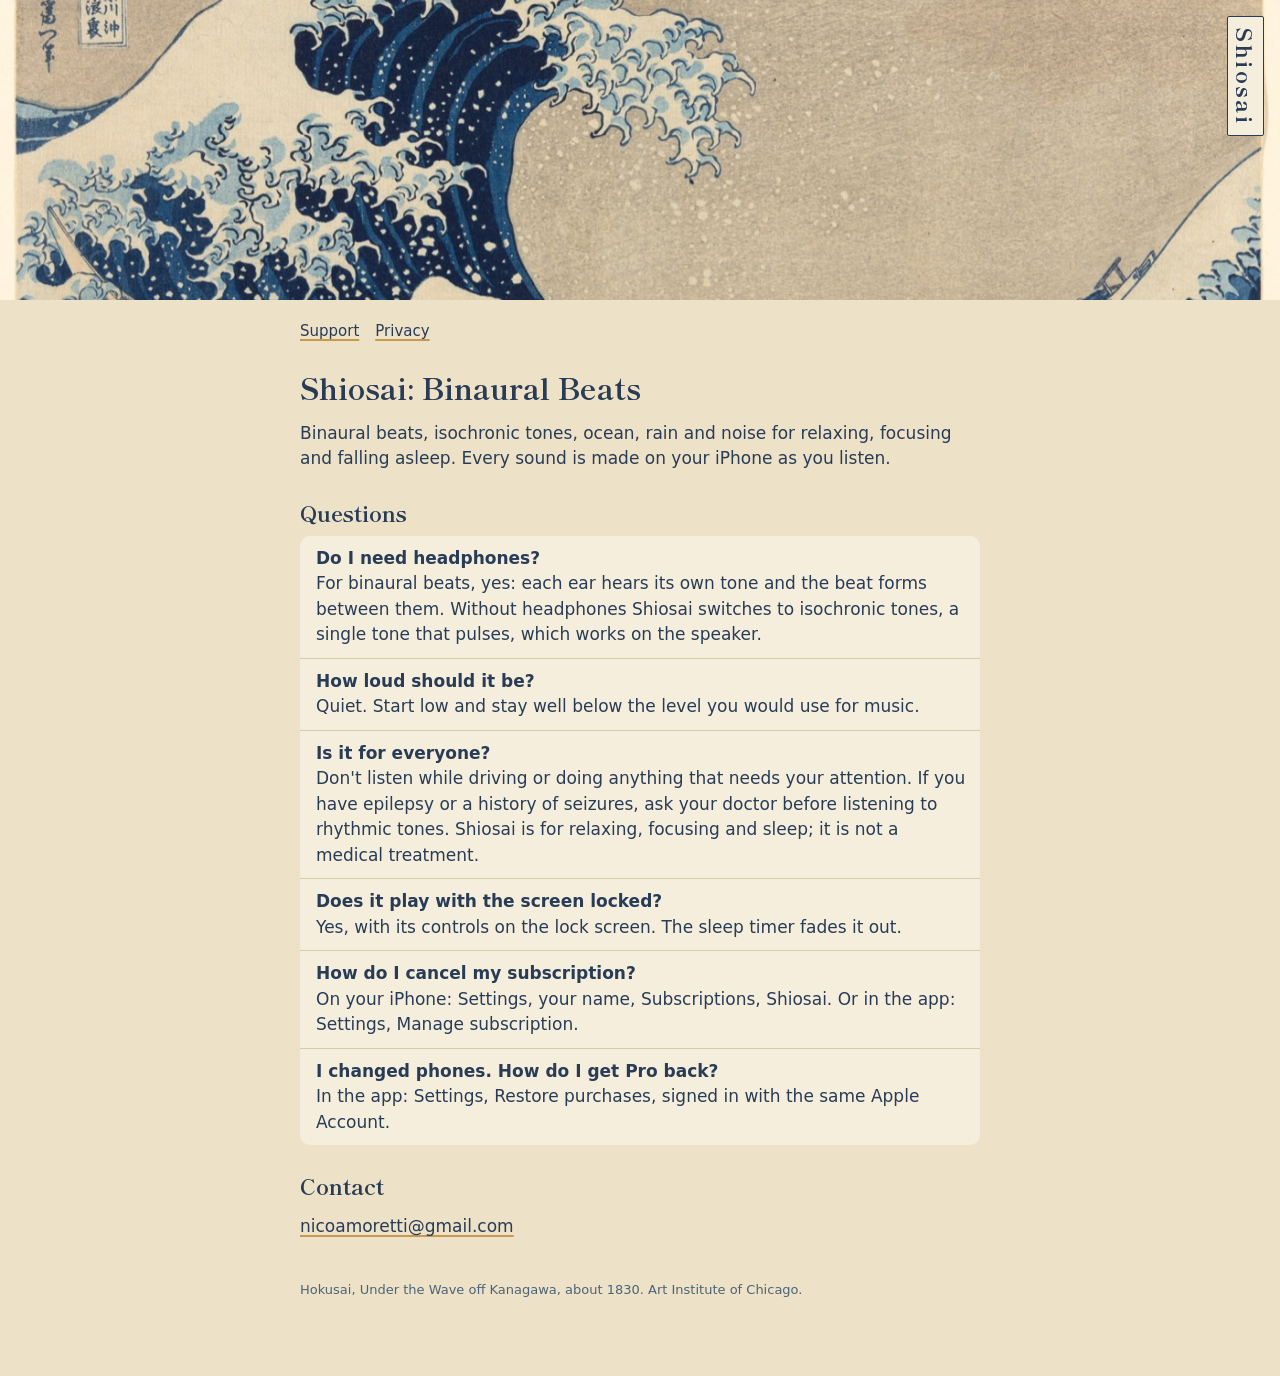
==== index.html @ 4a1b2999 "Shiosai support and privacy pages Co-Authored-By: Claude Opus 5.5 <noreply@anthropic.com>" ====
<!doctype html>
<html lang="en">
<head>
<meta charset="utf-8">
<meta name="viewport" content="width=device-width, initial-scale=1">
<title>Shiosai support</title>
<link href="https://fonts.googleapis.com/css2?family=Shippori+Mincho+B1:wght@700;800&display=swap" rel="stylesheet">
<link rel="stylesheet" href="namiura.css">
<link rel="stylesheet" href="site.css">
</head>
<body>
<header>
<img class="print" src="wave.jpg" style="object-position: 22% 38%" alt="">
<span class="cartouche vertical">Shiosai</span>
</header>
<main>
<nav><a href="./">Support</a><a href="privacy.html">Privacy</a></nav>
<h1>Shiosai: Binaural Beats</h1>
<p>Binaural beats, isochronic tones, ocean, rain and noise for relaxing, focusing and falling asleep. Every sound is made on your iPhone as you listen.</p>

<h2>Questions</h2>
<div class="list">
<div class="row"><strong>Do I need headphones?</strong><br>For binaural beats, yes: each ear hears its own tone and the beat forms between them. Without headphones Shiosai switches to isochronic tones, a single tone that pulses, which works on the speaker.</div>
<div class="row"><strong>How loud should it be?</strong><br>Quiet. Start low and stay well below the level you would use for music.</div>
<div class="row"><strong>Is it for everyone?</strong><br>Don't listen while driving or doing anything that needs your attention. If you have epilepsy or a history of seizures, ask your doctor before listening to rhythmic tones. Shiosai is for relaxing, focusing and sleep; it is not a medical treatment.</div>
<div class="row"><strong>Does it play with the screen locked?</strong><br>Yes, with its controls on the lock screen. The sleep timer fades it out.</div>
<div class="row"><strong>How do I cancel my subscription?</strong><br>On your iPhone: Settings, your name, Subscriptions, Shiosai. Or in the app: Settings, Manage subscription.</div>
<div class="row"><strong>I changed phones. How do I get Pro back?</strong><br>In the app: Settings, Restore purchases, signed in with the same Apple Account.</div>
</div>

<h2>Contact</h2>
<p><a href="mailto:nicoamoretti@gmail.com">nicoamoretti@gmail.com</a></p>

<p class="meta credit">Hokusai, Under the Wave off Kanagawa, about 1830. Art Institute of Chicago.</p>
</main>
</body>
</html>
---- namiura.css ----
/* namiura.css. Tokens first, components second, nothing third.
   Load the mincho once in <head>:
   <link href="https://fonts.googleapis.com/css2?family=Shippori+Mincho+B1:wght@700;800&display=swap" rel="stylesheet">
   or self-host the two Latin subsets in fonts/ with @font-face (family "Shippori Mincho B1", weights 700 and 800). */
:root {
  --paper: #EDE1C8;  --foam: #F6EEDD;  --sky: #D8C0A0;  --line: #D9CAAA;
  --ink: #283C56;  --wave: #4B6477;  --chevron: #7F90A8;  --vermilion: #B5362B;
  --tan: #CAB99C;  --ochre: #C59A4A;        /* the boats, both modes */
  --prussian: #283C56;  --label: #F6EEDD;   /* on labels, both modes */
  --mincho: "Shippori Mincho B1", "Hiragino Mincho ProN", Georgia, serif;
  --ui: -apple-system, system-ui, sans-serif;
}
@media (prefers-color-scheme: dark) {
  :root { --paper: #1C2C42; --foam: #283C56; --sky: #283C56; --line: #3E5470;
          --ink: #F6EEDD; --wave: #D8C0A0; --chevron: #8FA2BF; --vermilion: #E06A5C; }
}
html { background: var(--paper); color: var(--ink); }
body { margin: 0; font: 17px/1.5 var(--ui); }
h1, h2, .number { margin: 0; font-family: var(--mincho); font-weight: 700; line-height: 1.1; }
.number { font-weight: 800; font-size: 64px; line-height: .95;
          font-variant-numeric: lining-nums tabular-nums; }
.cartouche { display: inline-block; padding: 2px 10px; background: var(--label);
             color: var(--prussian); border: 1.5px solid var(--prussian);
             border-radius: 2px; font: 700 30px/1.15 var(--mincho); }
.cartouche.vertical { writing-mode: vertical-rl; padding: 10px 5px;
                      font-size: 22px; letter-spacing: .12em; }
.print { display: block; width: 100%; height: 300px; object-fit: cover; }  /* square, flat */
.print.scene { height: 100vh; }
.thumb { width: 44px; height: 44px; object-fit: cover; border-radius: 6px; }
.label { padding: 2px 8px; background: var(--label); color: var(--prussian);
         border: 1.5px solid var(--prussian); border-radius: 2px; }
.now { display: inline-block; width: 8px; height: 8px; background: var(--ochre); }
.mark { background: var(--tan); padding: 0 .15em; border-radius: 2px;
        -webkit-box-decoration-break: clone; box-decoration-break: clone; }
.meta { font-size: 13px; color: var(--wave); }
a { color: var(--ink); text-decoration: underline; text-decoration-color: var(--ochre);
    text-decoration-thickness: 2px; text-underline-offset: 3px; }
a:hover { background: var(--tan); text-decoration: none; }
.btn { min-height: 50px; padding: 0 22px; border: 1.5px solid var(--ink); border-radius: 4px;
       background: var(--ink); color: var(--paper); font: 600 17px var(--ui); }
.btn.secondary { background: var(--foam); color: var(--ink); }
.btn.danger { background: var(--vermilion); border-color: var(--vermilion); color: var(--foam); }
.circle { width: 36px; height: 36px; border: 0; border-radius: 18px;
          background: var(--label); color: var(--prussian); }
.list { background: var(--foam); border-radius: 10px; overflow: hidden; }
.list > * + * { border-top: 1px solid var(--line); }
.row { min-height: 44px; display: flex; align-items: center; gap: 12px; padding: 0 12px 0 16px; }
:focus-visible { outline: 2px solid var(--ochre); outline-offset: 1px; }
---- site.css ----
main { max-width: 680px; margin: 0 auto; padding: 0 16px 64px; }
header { position: relative; }
header .cartouche { position: absolute; right: 16px; top: 16px; }
nav { display: flex; flex-wrap: wrap; gap: 16px; margin: 20px 0 8px; font-size: 15px; }
h1 { font-size: 30px; margin: 28px 0 6px; }
h2 { font-size: 22px; margin: 28px 0 8px; }
p, li { max-width: 62ch; }
.list { margin: 12px 0; }
.list .row { padding-top: 10px; padding-bottom: 10px; display: block; }
.credit { margin-top: 40px; }
hr { border: 0; border-top: 1px solid var(--line); margin: 40px 0; }
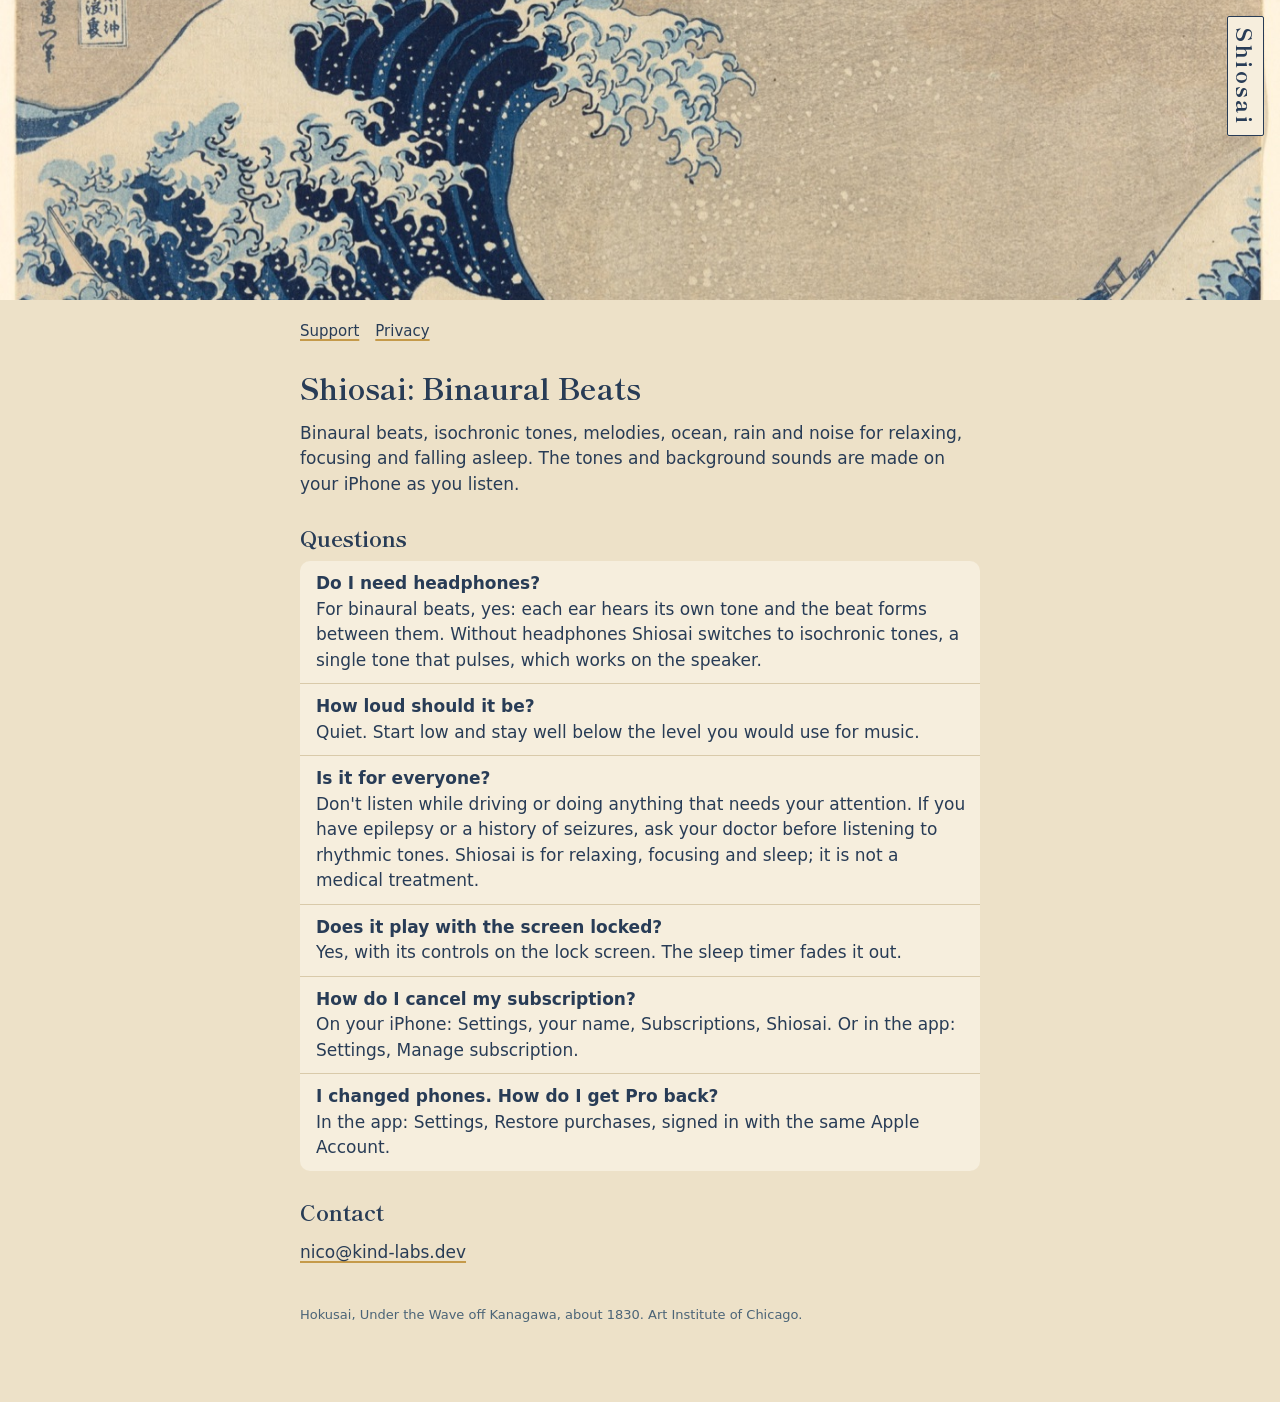
==== commit 5bb0145d: "Contact is nico@kind-labs.dev; German and French privacy text; no claim of no server now that melodi" ====
--- a/index.html
+++ b/index.html
@@ -16,7 +16,7 @@
 <main>
 <nav><a href="./">Support</a><a href="privacy.html">Privacy</a></nav>
 <h1>Shiosai: Binaural Beats</h1>
-<p>Binaural beats, isochronic tones, ocean, rain and noise for relaxing, focusing and falling asleep. Every sound is made on your iPhone as you listen.</p>
+<p>Binaural beats, isochronic tones, melodies, ocean, rain and noise for relaxing, focusing and falling asleep. The tones and background sounds are made on your iPhone as you listen.</p>
 
 <h2>Questions</h2>
 <div class="list">
@@ -29,7 +29,7 @@
 </div>
 
 <h2>Contact</h2>
-<p><a href="mailto:nicoamoretti@gmail.com">nicoamoretti@gmail.com</a></p>
+<p><a href="mailto:nico@kind-labs.dev">nico@kind-labs.dev</a></p>
 
 <p class="meta credit">Hokusai, Under the Wave off Kanagawa, about 1830. Art Institute of Chicago.</p>
 </main>
